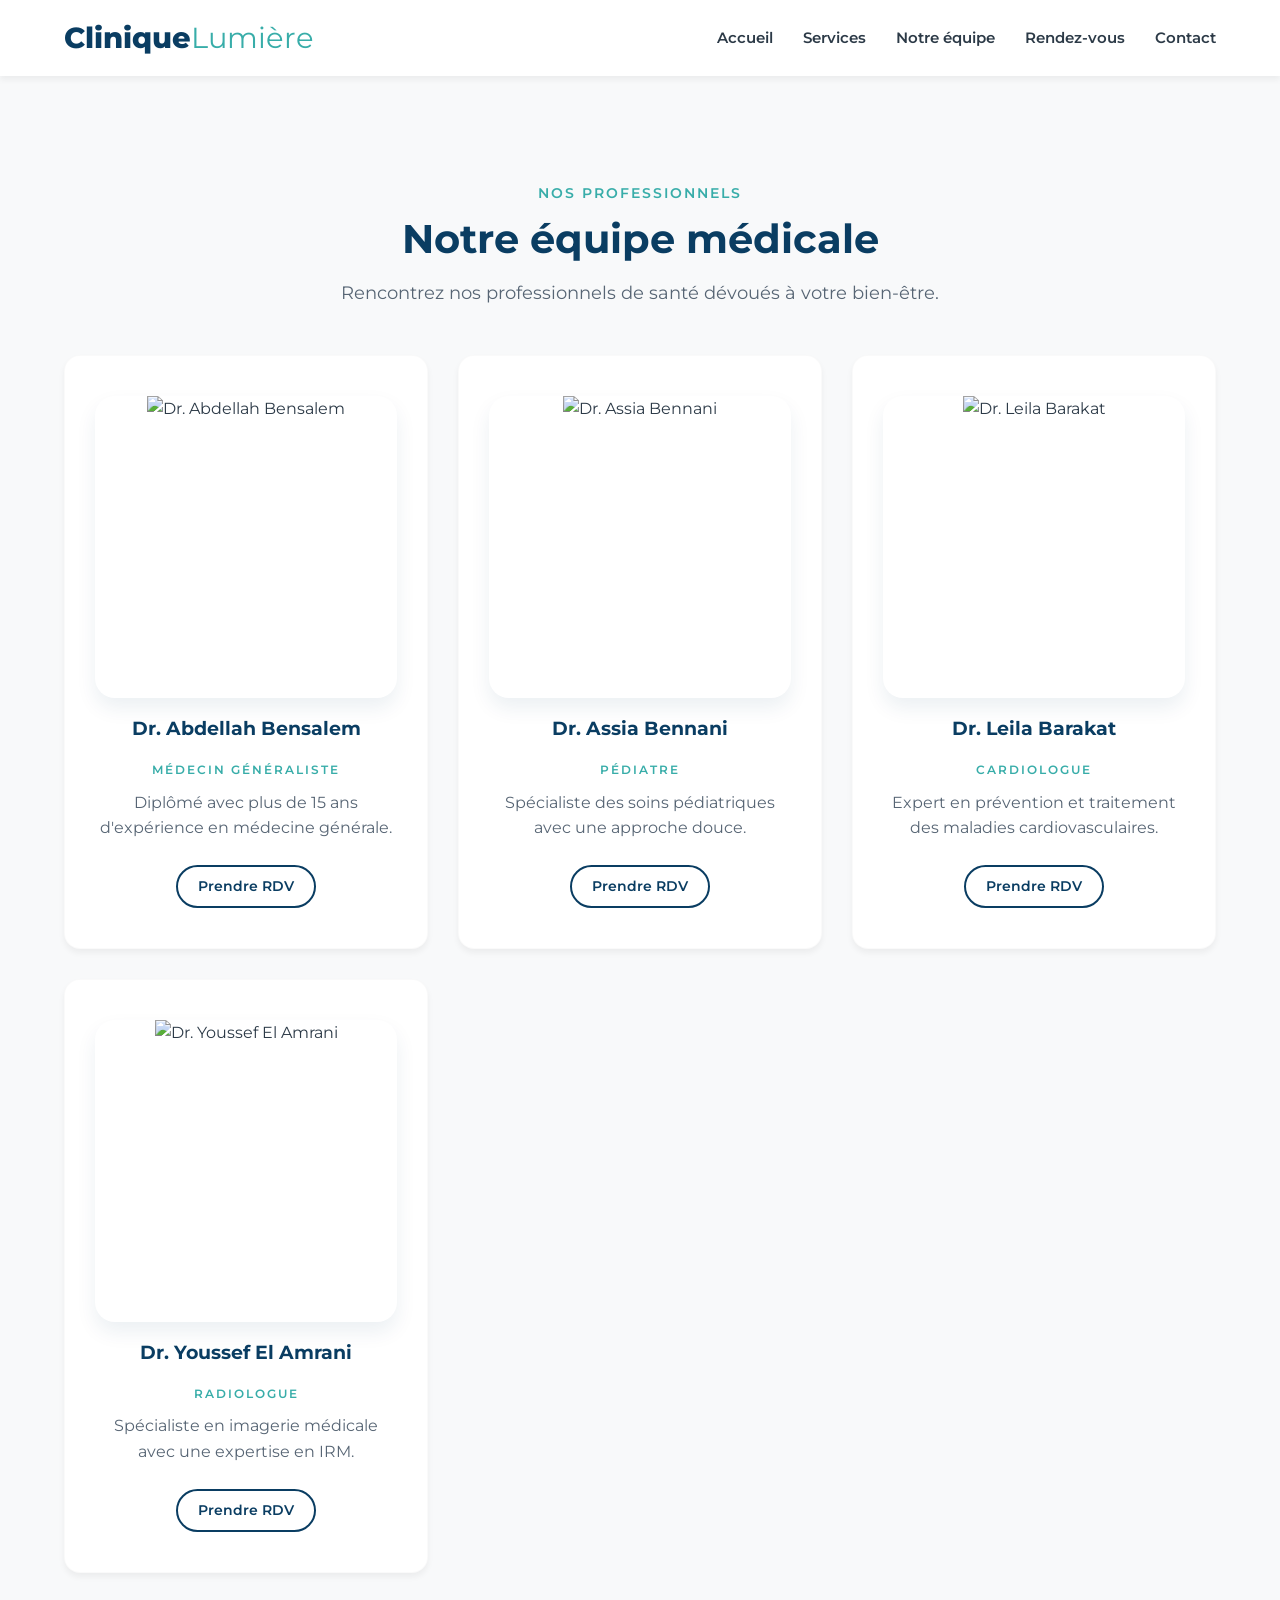
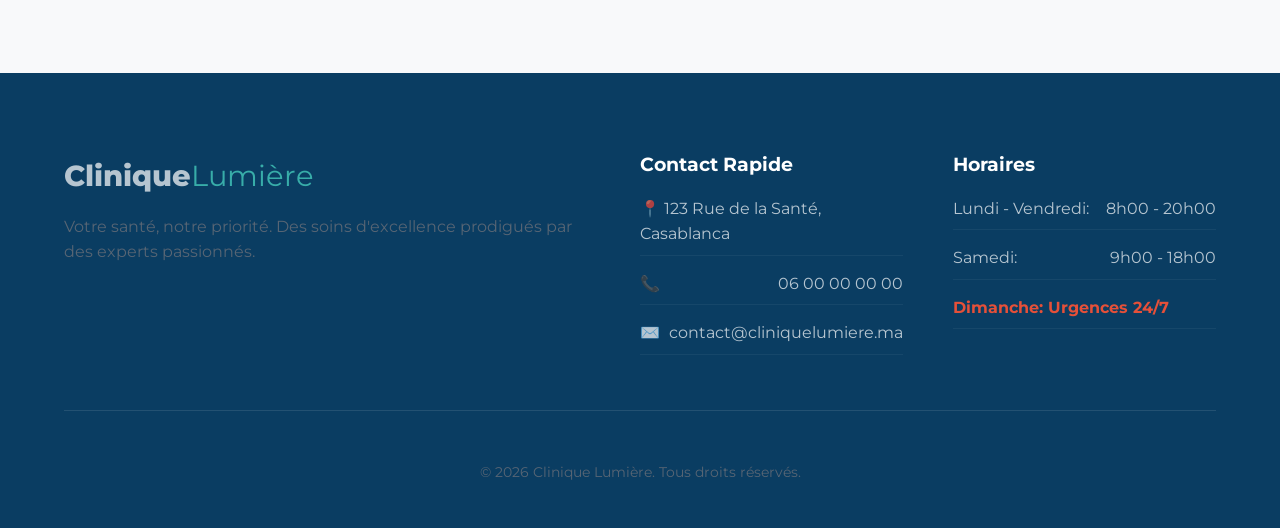
==== equipe.html @ 3f239d7a "Refactor services page layout and styles; add sticky header and mobile menu functionality - Updated " ====
<!DOCTYPE html>
<html lang="fr">
<head>
    <meta charset="UTF-8">
    <meta name="viewport" content="width=device-width, initial-scale=1.0">
    <title>Notre Équipe - Clinique Lumière</title>
    <link rel="stylesheet" href="style.css">
    <link href="https://fonts.googleapis.com/css2?family=Montserrat:wght@400;500;600;700;800&display=swap" rel="stylesheet">
</head>
<body>
    <header class="header scrolled force-scrolled" id="header">
        <div class="container nav-container">
            <a href="index.html" class="logo">Clinique<span>Lumière</span></a>
            <button class="mobile-toggle" aria-label="Ouvrir le menu">
                <span class="bar"></span>
                <span class="bar"></span>
                <span class="bar"></span>
            </button>
            <nav class="nav" id="nav-menu">
                <ul>
                    <li><a href="index.html">Accueil</a></li>
                    <li><a href="services.html">Services</a></li>
                    <li><a href="equipe.html" class="active">Notre équipe</a></li>
                    <li><a href="rendezvous.html">Rendez-vous</a></li>
                    <li><a href="contact.html">Contact</a></li>
                </ul>
            </nav>
        </div>
    </header>

    <main>
        <section class="team section-padding" style="margin-top: 80px;">
            <div class="container">
                <div class="section-header text-center">
                    <span class="tag">Nos Professionnels</span>
                    <h2>Notre équipe médicale</h2>
                    <p>Rencontrez nos professionnels de santé dévoués à votre bien-être.</p>
                </div>
                
                <div class="features-grid">
                    <div class="feature-card">
                        <div class="img-wrapper" style="margin-bottom: 20px; aspect-ratio: 1/1;">
                            <img src="medecin 2.webp" alt="Dr. Abdellah Bensalem">
                        </div>
                        <h3>Dr. Abdellah Bensalem</h3>
                        <p class="tag" style="font-size: 0.75rem;">Médecin généraliste</p>
                        <p>Diplômé avec plus de 15 ans d'expérience en médecine générale.</p>
                        <a href="rendezvous.html" class="btn btn-outline" style="padding: 8px 20px; font-size: 0.9rem;">Prendre RDV</a>
                    </div>
                    
                    <div class="feature-card">
                        <div class="img-wrapper" style="margin-bottom: 20px; aspect-ratio: 1/1;">
                            <img src="medecin 1.webp" alt="Dr. Assia Bennani">
                        </div>
                        <h3>Dr. Assia Bennani</h3>
                        <p class="tag" style="font-size: 0.75rem;">Pédiatre</p>
                        <p>Spécialiste des soins pédiatriques avec une approche douce.</p>
                        <a href="rendezvous.html" class="btn btn-outline" style="padding: 8px 20px; font-size: 0.9rem;">Prendre RDV</a>
                    </div>
                    
                    <div class="feature-card">
                        <div class="img-wrapper" style="margin-bottom: 20px; aspect-ratio: 1/1;">
                            <img src="médecin 3.jpg" alt="Dr. Leila Barakat">
                        </div>
                        <h3>Dr. Leila Barakat</h3>
                        <p class="tag" style="font-size: 0.75rem;">Cardiologue</p>
                        <p>Expert en prévention et traitement des maladies cardiovasculaires.</p>
                        <a href="rendezvous.html" class="btn btn-outline" style="padding: 8px 20px; font-size: 0.9rem;">Prendre RDV</a>
                    </div>
                    
                    <div class="feature-card">
                        <div class="img-wrapper" style="margin-bottom: 20px; aspect-ratio: 1/1;">
                            <img src="medecin 4.webp" alt="Dr. Youssef El Amrani">
                        </div>
                        <h3>Dr. Youssef El Amrani</h3>
                        <p class="tag" style="font-size: 0.75rem;">Radiologue</p>
                        <p>Spécialiste en imagerie médicale avec une expertise en IRM.</p>
                        <a href="rendezvous.html" class="btn btn-outline" style="padding: 8px 20px; font-size: 0.9rem;">Prendre RDV</a>
                    </div>
                </div>
            </div>
        </section>
    </main>

    <footer class="footer">
        <div class="container">
            <div class="footer-grid">
                <div class="footer-info">
                    <a href="index.html" class="logo footer-logo">Clinique<span>Lumière</span></a>
                    <p class="footer-desc">Votre santé, notre priorité. Des soins d'excellence prodigués par des experts passionnés.</p>
                </div>
                <div class="footer-links">
                    <h3>Contact Rapide</h3>
                    <ul>
                        <li>📍 123 Rue de la Santé, Casablanca</li>
                        <li>📞 <a href="tel:+212600000000">06 00 00 00 00</a></li>
                        <li>✉️ <a href="mailto:contact@cliniquelumiere.ma">contact@cliniquelumiere.ma</a></li>
                    </ul>
                </div>
                <div class="footer-hours">
                    <h3>Horaires</h3>
                    <ul>
                        <li><span>Lundi - Vendredi:</span> 8h00 - 20h00</li>
                        <li><span>Samedi:</span> 9h00 - 18h00</li>
                        <li><span class="urgency">Dimanche: Urgences 24/7</span></li>
                    </ul>
                </div>
            </div>
            <div class="copyright">
                <p>© 2026 Clinique Lumière. Tous droits réservés.</p>
            </div>
        </div>
    </footer>

    <script src="script.js"></script>
</body>
</html>
---- style.css ----
/* --- VARIABLES & RESET --- */
:root {
    --primary: #0A3D62;       /* Deep Navy Blue */
    --primary-light: #1E5F8C; 
    --secondary: #38ADA9;     /* Teal/Medical Green */
    --accent: #E55039;        /* Soft Red for urgency/alerts */
    --text-dark: #2C3A47;
    --text-muted: #576574;
    --bg-light: #F8F9FA;
    --white: #FFFFFF;
    --shadow-sm: 0 4px 6px rgba(0,0,0,0.05);
    --shadow-md: 0 10px 20px rgba(10, 61, 98, 0.08);
    --transition: all 0.3s cubic-bezier(0.25, 0.8, 0.25, 1);
}

* { margin: 0; padding: 0; box-sizing: border-box; }

html { scroll-behavior: smooth; }

body { 
    font-family: 'Montserrat', sans-serif; 
    line-height: 1.6; 
    color: var(--text-dark);
    background-color: var(--bg-light);
    overflow-x: hidden;
}

.container { width: 90%; max-width: 1200px; margin: 0 auto; }
.section-padding { padding: 100px 0; }
.text-center { text-align: center; }

/* --- TYPOGRAPHY --- */
h1, h2, h3 { color: var(--primary); font-weight: 700; line-height: 1.2; margin-bottom: 1rem; }
h2 { font-size: 2.5rem; }
p { color: var(--text-muted); margin-bottom: 1.5rem; }

.section-header p { font-size: 1.1rem; max-width: 600px; margin: 0 auto 3rem; }
.tag { display: inline-block; color: var(--secondary); font-weight: 600; text-transform: uppercase; letter-spacing: 2px; font-size: 0.85rem; margin-bottom: 10px; }

/* --- HEADER & NAVIGATION --- */
.header { 
    position: fixed; 
    width: 100%; 
    top: 0; 
    z-index: 1000; 
    background: transparent;
    transition: var(--transition);
    padding: 20px 0;
}

/* This is the class that gives the header a solid background */
.header.scrolled {
    background: rgba(255, 255, 255, 0.98);
    backdrop-filter: blur(10px);
    box-shadow: var(--shadow-sm);
    padding: 15px 0;
}

.nav-container { display: flex; justify-content: space-between; align-items: center; }

.logo { font-size: 1.8rem; font-weight: 800; color: var(--primary); text-decoration: none; display: flex; align-items: center;}
.logo span { color: var(--secondary); font-weight: 400;}

/* Desktop Nav */
.nav ul { display: flex; list-style: none; gap: 30px; }
.nav a { color: var(--white); text-decoration: none; font-weight: 600; font-size: 0.95rem; transition: var(--transition); position: relative;}
.header.scrolled .nav a { color: var(--text-dark); }
.nav a:hover, .nav a.active { color: var(--secondary); }

/* Mobile Menu Button */
.mobile-toggle { display: none; background: none; border: none; cursor: pointer; z-index: 1001; }
.mobile-toggle .bar { display: block; width: 25px; height: 3px; margin: 5px auto; transition: var(--transition); background-color: var(--white); border-radius: 3px; }
.header.scrolled .mobile-toggle .bar { background-color: var(--primary); }

/* --- BUTTONS --- */
.btn { display: inline-flex; align-items: center; justify-content: center; padding: 14px 30px; border-radius: 50px; font-weight: 600; text-decoration: none; cursor: pointer; border: none; transition: var(--transition); font-size: 1rem; }
.btn-primary { background: var(--secondary); color: var(--white); box-shadow: 0 4px 15px rgba(56, 173, 169, 0.3); }
.btn-primary:hover { background: #2f9491; transform: translateY(-3px); box-shadow: 0 8px 20px rgba(56, 173, 169, 0.4); }
.btn-secondary { background: var(--white); color: var(--primary); }
.btn-secondary:hover { background: var(--bg-light); transform: translateY(-3px); }
.btn-outline { background: transparent; color: var(--primary); border: 2px solid var(--primary); }
.btn-outline:hover { background: var(--primary); color: var(--white); }

/* --- HERO SECTION --- */
.hero { 
    height: 100vh;
    min-height: 600px;
    display: flex;
    align-items: center;
    background: linear-gradient(135deg, rgba(10, 61, 98, 0.85), rgba(30, 95, 140, 0.75)), url('assets/images/hero-bg.jpg') center/cover;
    text-align: center;
}
.hero h1 { color: var(--white); font-size: 4rem; margin-bottom: 1.5rem; text-shadow: 0 2px 4px rgba(0,0,0,0.3); }
.hero .subtitle { color: rgba(255,255,255,0.9); font-size: 1.2rem; max-width: 700px; margin: 0 auto 2.5rem; font-weight: 500;}
.cta-buttons { display: flex; gap: 20px; justify-content: center; }

/* --- ABOUT & FEATURES --- */
.about { background: var(--white); }
.about-content { display: grid; grid-template-columns: 1fr 1fr; gap: 60px; align-items: center; }
.img-wrapper { position: relative; border-radius: 20px; overflow: hidden; box-shadow: var(--shadow-md); aspect-ratio: 4/3;}
.img-wrapper img { width: 100%; height: 100%; object-fit: cover; transition: var(--transition); }
.img-wrapper:hover img { transform: scale(1.05); }

.features-grid { display: grid; grid-template-columns: repeat(auto-fit, minmax(300px, 1fr)); gap: 30px; }
.feature-card { background: var(--white); padding: 40px 30px; border-radius: 16px; text-align: center; box-shadow: var(--shadow-sm); transition: var(--transition); border: 1px solid rgba(0,0,0,0.02); }
.feature-card:hover { transform: translateY(-10px); box-shadow: var(--shadow-md); }
.feature-icon { font-size: 3rem; margin-bottom: 20px; }

/* --- PRO FORMS (Contact & Rendez-vous) --- */
.rdv-form, .contact-form { 
    background: var(--white); 
    padding: 50px; 
    border-radius: 24px; 
    box-shadow: 0 20px 40px rgba(10, 61, 98, 0.08); 
    border: 1px solid rgba(0,0,0,0.03);
}

.form-group { 
    margin-bottom: 25px;
    text-align: left;
    position: relative;
}

.form-group label {
    display: block;
    margin-bottom: 10px;
    font-weight: 600;
    color: var(--primary);
    font-size: 0.95rem;
    transition: var(--transition);
}

input, select, textarea { 
    width: 100%;
    padding: 16px 20px; 
    background-color: #f4f7f6; 
    border: 2px solid transparent; 
    border-radius: 12px; 
    font-family: inherit; 
    font-size: 1rem;
    color: var(--text-dark);
    transition: all 0.3s ease;
    box-shadow: inset 0 2px 4px rgba(0,0,0,0.02); 
}

input:hover, select:hover, textarea:hover {
    background-color: #eef2f1;
}

input:focus, select:focus, textarea:focus {
    outline: none;
    background-color: var(--white);
    border-color: var(--secondary);
    box-shadow: 0 0 0 4px rgba(56, 173, 169, 0.15); 
}

.rdv-form .btn-primary, .contact-form .btn-primary {
    margin-top: 15px;
    padding: 18px 30px;
    font-size: 1.1rem;
    border-radius: 12px; 
    text-transform: uppercase;
    letter-spacing: 1px;
}

/* --- TOAST NOTIFICATION (SUCCESS POPUP) --- */
.toast {
    position: fixed;
    bottom: -100px;
    left: 50%;
    transform: translateX(-50%);
    background-color: var(--secondary);
    color: var(--white);
    padding: 16px 32px;
    border-radius: 50px;
    box-shadow: 0 10px 30px rgba(56, 173, 169, 0.4);
    font-weight: 600;
    z-index: 2000;
    display: flex;
    align-items: center;
    gap: 12px;
    transition: bottom 0.5s cubic-bezier(0.68, -0.55, 0.265, 1.55); 
}

.toast.show {
    bottom: 40px; 
}

/* --- FOOTER --- */
.footer { background: var(--primary); color: rgba(255,255,255,0.7); padding: 80px 0 20px; }
.footer-grid { display: grid; grid-template-columns: 2fr 1fr 1fr; gap: 50px; margin-bottom: 50px; padding-bottom: 40px; border-bottom: 1px solid rgba(255,255,255,0.1); }
.footer h3 { color: var(--white); font-size: 1.2rem; margin-bottom: 20px; }
.footer-logo { color: var(--white); margin-bottom: 15px; }
.footer ul { list-style: none; }
.footer li { margin-bottom: 15px; display: flex; justify-content: space-between; border-bottom: 1px solid rgba(255,255,255,0.05); padding-bottom: 8px;}
.footer a { color: rgba(255,255,255,0.7); text-decoration: none; transition: var(--transition); }
.footer a:hover { color: var(--secondary); }
.urgency { color: var(--accent); font-weight: 700; }
.copyright { text-align: center; font-size: 0.9rem; }

/* --- MOBILE RESPONSIVE --- */
@media (max-width: 992px) {
    .hero h1 { font-size: 3rem; }
    .about-content { grid-template-columns: 1fr; }
    .about-text { order: 2; text-align: center; }
    .about-image { order: 1; margin-bottom: 30px; }
    .footer-grid { grid-template-columns: 1fr 1fr; }
}

@media (max-width: 768px) {
    .header { background: rgba(255, 255, 255, 0.98); padding: 15px 0; }
    .logo { color: var(--primary); }
    .mobile-toggle { display: block; }
    .mobile-toggle .bar { background-color: var(--primary); }
    
    .nav { position: fixed; top: 0; right: -100%; width: 280px; height: 100vh; background: var(--white); box-shadow: -5px 0 15px rgba(0,0,0,0.1); flex-direction: column; justify-content: center; align-items: center; transition: right 0.4s ease; padding-top: 80px; }
    .nav.active { right: 0; }
    .nav ul { flex-direction: column; width: 100%; text-align: center; gap: 0; }
    .nav li { margin: 0; width: 100%; }
    .nav a { display: block; padding: 20px; color: var(--text-dark); font-size: 1.1rem; border-bottom: 1px solid #f1f2f6; }
    .nav a:hover, .nav a.active { background: var(--bg-light); color: var(--secondary); }
    
    .mobile-toggle.active .bar:nth-child(1) { transform: translateY(8px) rotate(45deg); }
    .mobile-toggle.active .bar:nth-child(2) { opacity: 0; }
    .mobile-toggle.active .bar:nth-child(3) { transform: translateY(-8px) rotate(-45deg); }

    .hero h1 { font-size: 2.2rem; }
    .cta-buttons { flex-direction: column; }
    .btn { width: 100%; }
    .footer-grid { grid-template-columns: 1fr; text-align: center; gap: 30px; }
    .footer li { justify-content: center; gap: 10px; flex-wrap: wrap;}
    
    .rdv-form, .contact-form { padding: 30px 20px; }
}
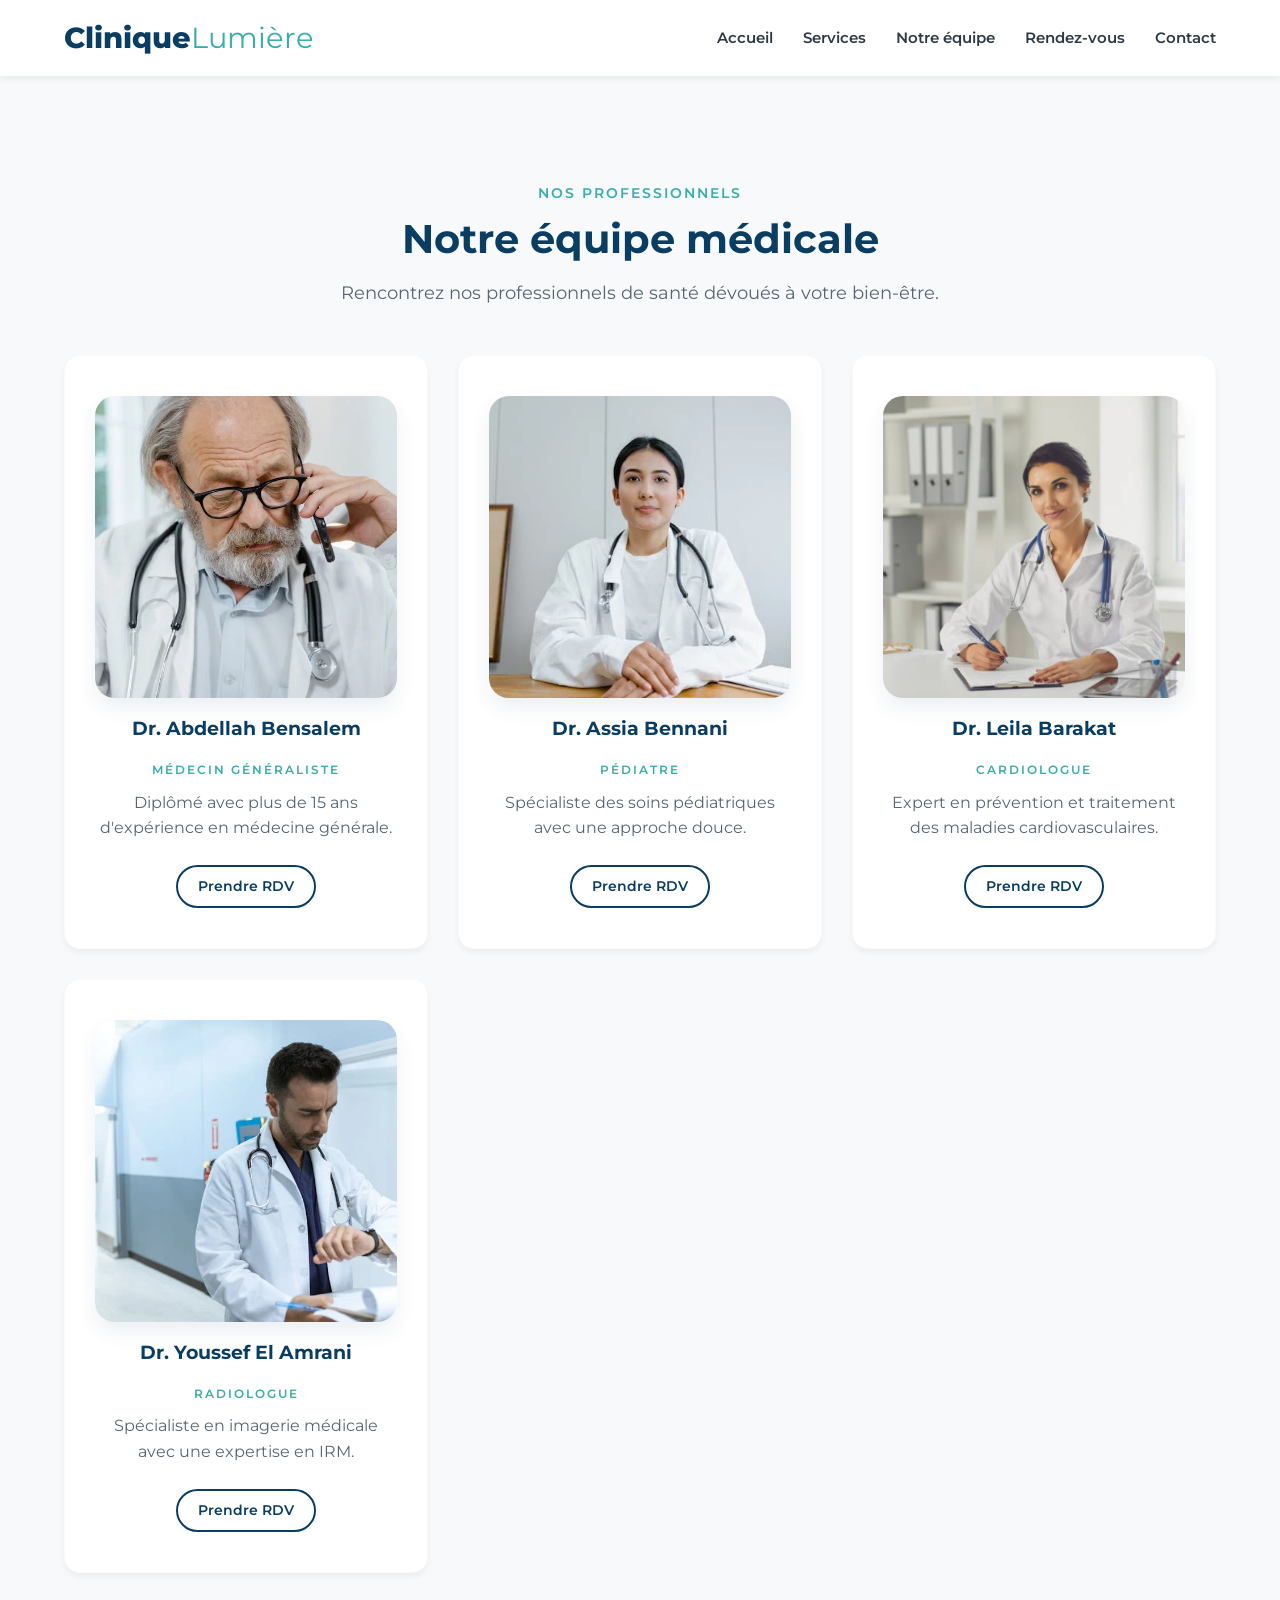
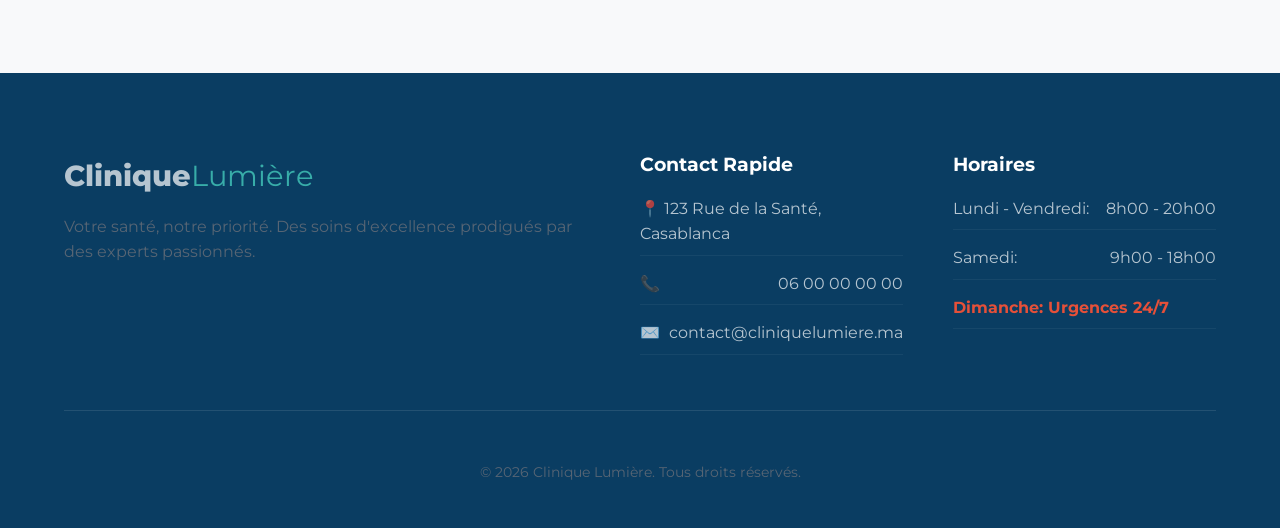
==== commit 06a33d24: "Refactor code structure for improved readability and maintainability" ====
--- a/equipe.html
+++ b/equipe.html
@@ -40,7 +40,7 @@
                 <div class="features-grid">
                     <div class="feature-card">
                         <div class="img-wrapper" style="margin-bottom: 20px; aspect-ratio: 1/1;">
-                            <img src="medecin 2.webp" alt="Dr. Abdellah Bensalem">
+                            <img src="image/medecin 2.webp" alt="Dr. Abdellah Bensalem">
                         </div>
                         <h3>Dr. Abdellah Bensalem</h3>
                         <p class="tag" style="font-size: 0.75rem;">Médecin généraliste</p>
@@ -50,7 +50,7 @@
                     
                     <div class="feature-card">
                         <div class="img-wrapper" style="margin-bottom: 20px; aspect-ratio: 1/1;">
-                            <img src="medecin 1.webp" alt="Dr. Assia Bennani">
+                            <img src="image/medecin 1.webp" alt="Dr. Assia Bennani">
                         </div>
                         <h3>Dr. Assia Bennani</h3>
                         <p class="tag" style="font-size: 0.75rem;">Pédiatre</p>
@@ -60,7 +60,7 @@
                     
                     <div class="feature-card">
                         <div class="img-wrapper" style="margin-bottom: 20px; aspect-ratio: 1/1;">
-                            <img src="médecin 3.jpg" alt="Dr. Leila Barakat">
+                            <img src="image/médecin 3.jpg" alt="Dr. Leila Barakat">
                         </div>
                         <h3>Dr. Leila Barakat</h3>
                         <p class="tag" style="font-size: 0.75rem;">Cardiologue</p>
@@ -70,7 +70,7 @@
                     
                     <div class="feature-card">
                         <div class="img-wrapper" style="margin-bottom: 20px; aspect-ratio: 1/1;">
-                            <img src="medecin 4.webp" alt="Dr. Youssef El Amrani">
+                            <img src="image/medecin 4.webp" alt="Dr. Youssef El Amrani">
                         </div>
                         <h3>Dr. Youssef El Amrani</h3>
                         <p class="tag" style="font-size: 0.75rem;">Radiologue</p>
